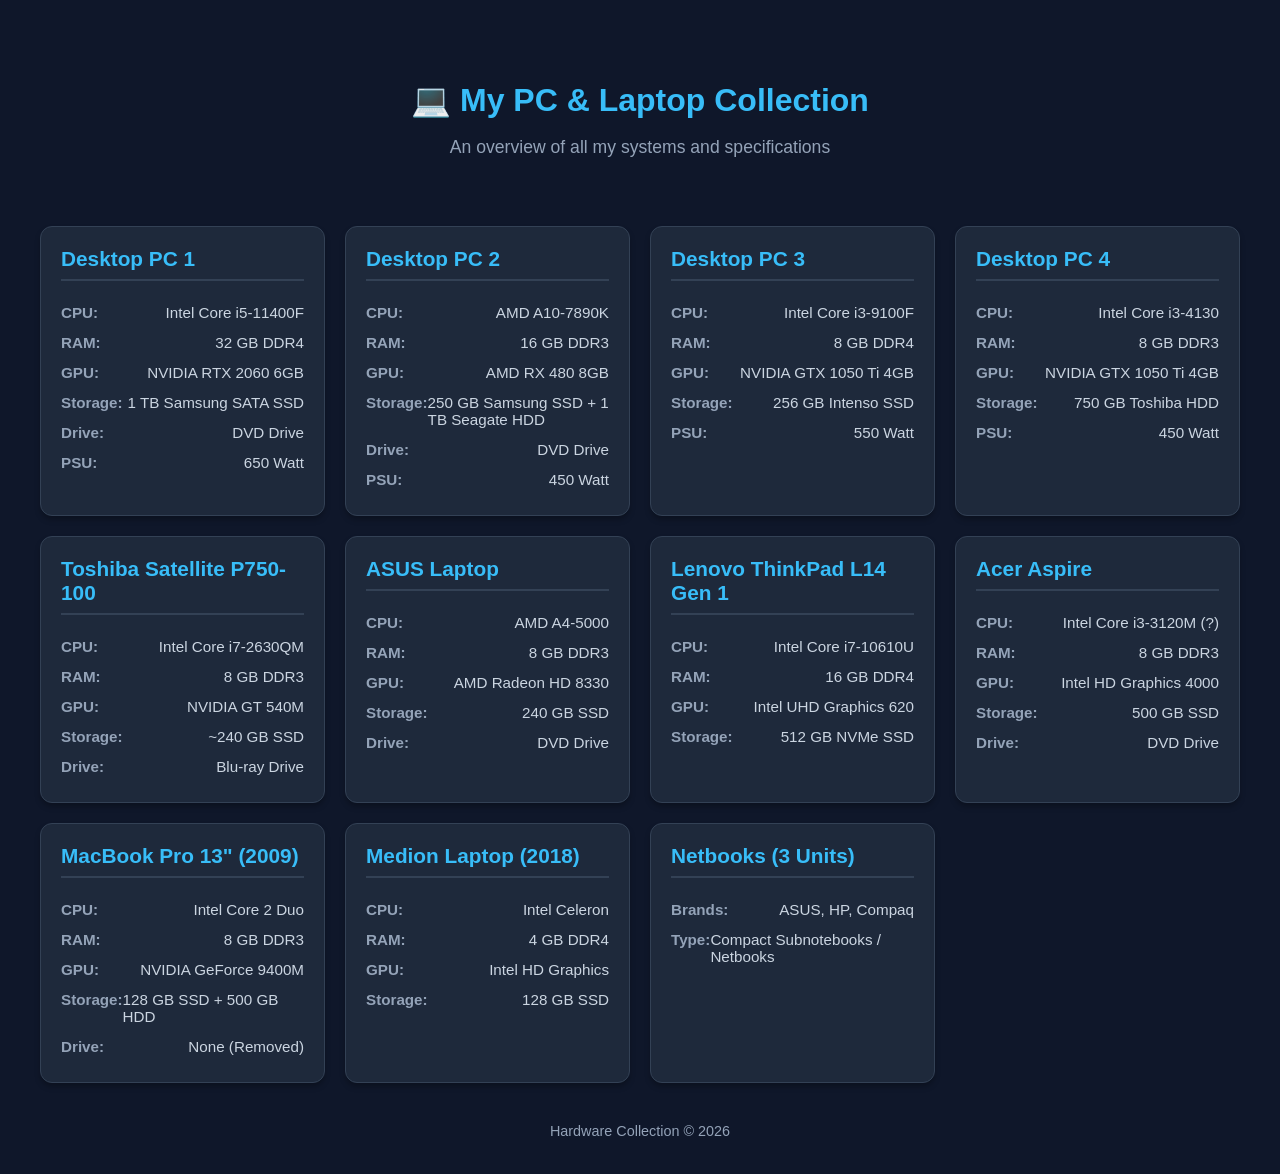
==== index.html @ 76e98b93 "Rename test.html to index.html" ====
<!DOCTYPE html>
<html lang="en">
<head>
    <meta charset="UTF-8">
    <meta name="viewport" content="width=device-width, initial-scale=1.0">
    <title>My Hardware Collection</title>
    <style>
        :root {
            --bg-color: #0f172a;
            --card-bg: #1e293b;
            --accent: #38bdf8;
            --text: #f8fafc;
            --text-muted: #94a3b8;
        }

        body {
            font-family: 'Segoe UI', Tahoma, Geneva, Verdana, sans-serif;
            background-color: var(--bg-color);
            color: var(--text);
            margin: 0;
            padding: 20px;
        }

        header {
            text-align: center;
            padding: 40px 0 20px;
        }

        h1 {
            color: var(--accent);
            margin-bottom: 8px;
        }

        p.subtitle {
            color: var(--text-muted);
            font-size: 1.1rem;
        }

        .grid {
            display: grid;
            grid-template-columns: repeat(auto-fit, minmax(280px, 1fr));
            gap: 20px;
            max-width: 1200px;
            margin: 30px auto;
        }

        .card {
            background-color: var(--card-bg);
            border-radius: 12px;
            padding: 20px;
            box-shadow: 0 4px 6px -1px rgba(0, 0, 0, 0.3);
            border: 1px solid #334155;
        }

        .card h2 {
            margin-top: 0;
            font-size: 1.3rem;
            color: var(--accent);
            border-bottom: 2px solid #334155;
            padding-bottom: 8px;
        }

        .card ul {
            list-style: none;
            padding: 0;
            margin: 0;
        }

        .card li {
            padding: 6px 0;
            color: #cbd5e1;
            font-size: 0.95rem;
            display: flex;
            justify-content: space-between;
            border-bottom: 1px solid #1e293b;
        }

        .card li span.label {
            color: var(--text-muted);
            font-weight: 600;
        }

        footer {
            text-align: center;
            margin-top: 40px;
            color: var(--text-muted);
            font-size: 0.9rem;
        }
    </style>
</head>
<body>

    <header>
        <h1>💻 My PC & Laptop Collection</h1>
        <p class="subtitle">An overview of all my systems and specifications</p>
    </header>

    <div class="grid">

        <!-- PC 1 -->
        <div class="card">
            <h2>Desktop PC 1</h2>
            <ul>
                <li><span class="label">CPU:</span> Intel Core i5-11400F</li>
                <li><span class="label">RAM:</span> 32 GB DDR4</li>
                <li><span class="label">GPU:</span> NVIDIA RTX 2060 6GB</li>
                <li><span class="label">Storage:</span> 1 TB Samsung SATA SSD</li>
                <li><span class="label">Drive:</span> DVD Drive</li>
                <li><span class="label">PSU:</span> 650 Watt</li>
            </ul>
        </div>

        <!-- PC 2 -->
        <div class="card">
            <h2>Desktop PC 2</h2>
            <ul>
                <li><span class="label">CPU:</span> AMD A10-7890K</li>
                <li><span class="label">RAM:</span> 16 GB DDR3</li>
                <li><span class="label">GPU:</span> AMD RX 480 8GB</li>
                <li><span class="label">Storage:</span> 250 GB Samsung SSD + 1 TB Seagate HDD</li>
                <li><span class="label">Drive:</span> DVD Drive</li>
                <li><span class="label">PSU:</span> 450 Watt</li>
            </ul>
        </div>

        <!-- PC 3 -->
        <div class="card">
            <h2>Desktop PC 3</h2>
            <ul>
                <li><span class="label">CPU:</span> Intel Core i3-9100F</li>
                <li><span class="label">RAM:</span> 8 GB DDR4</li>
                <li><span class="label">GPU:</span> NVIDIA GTX 1050 Ti 4GB</li>
                <li><span class="label">Storage:</span> 256 GB Intenso SSD</li>
                <li><span class="label">PSU:</span> 550 Watt</li>
            </ul>
        </div>

        <!-- PC 4 -->
        <div class="card">
            <h2>Desktop PC 4</h2>
            <ul>
                <li><span class="label">CPU:</span> Intel Core i3-4130</li>
                <li><span class="label">RAM:</span> 8 GB DDR3</li>
                <li><span class="label">GPU:</span> NVIDIA GTX 1050 Ti 4GB</li>
                <li><span class="label">Storage:</span> 750 GB Toshiba HDD</li>
                <li><span class="label">PSU:</span> 450 Watt</li>
            </ul>
        </div>

        <!-- Toshiba Laptop -->
        <div class="card">
            <h2>Toshiba Satellite P750-100</h2>
            <ul>
                <li><span class="label">CPU:</span> Intel Core i7-2630QM</li>
                <li><span class="label">RAM:</span> 8 GB DDR3</li>
                <li><span class="label">GPU:</span> NVIDIA GT 540M</li>
                <li><span class="label">Storage:</span> ~240 GB SSD</li>
                <li><span class="label">Drive:</span> Blu-ray Drive</li>
            </ul>
        </div>

        <!-- Asus Laptop -->
        <div class="card">
            <h2>ASUS Laptop</h2>
            <ul>
                <li><span class="label">CPU:</span> AMD A4-5000</li>
                <li><span class="label">RAM:</span> 8 GB DDR3</li>
                <li><span class="label">GPU:</span> AMD Radeon HD 8330</li>
                <li><span class="label">Storage:</span> 240 GB SSD</li>
                <li><span class="label">Drive:</span> DVD Drive</li>
            </ul>
        </div>

        <!-- ThinkPad L14 -->
        <div class="card">
            <h2>Lenovo ThinkPad L14 Gen 1</h2>
            <ul>
                <li><span class="label">CPU:</span> Intel Core i7-10610U</li>
                <li><span class="label">RAM:</span> 16 GB DDR4</li>
                <li><span class="label">GPU:</span> Intel UHD Graphics 620</li>
                <li><span class="label">Storage:</span> 512 GB NVMe SSD</li>
            </ul>
        </div>

        <!-- Acer Aspire -->
        <div class="card">
            <h2>Acer Aspire</h2>
            <ul>
                <li><span class="label">CPU:</span> Intel Core i3-3120M (?)</li>
                <li><span class="label">RAM:</span> 8 GB DDR3</li>
                <li><span class="label">GPU:</span> Intel HD Graphics 4000</li>
                <li><span class="label">Storage:</span> 500 GB SSD</li>
                <li><span class="label">Drive:</span> DVD Drive</li>
            </ul>
        </div>

        <!-- MacBook Pro 2009 -->
        <div class="card">
            <h2>MacBook Pro 13" (2009)</h2>
            <ul>
                <li><span class="label">CPU:</span> Intel Core 2 Duo</li>
                <li><span class="label">RAM:</span> 8 GB DDR3</li>
                <li><span class="label">GPU:</span> NVIDIA GeForce 9400M</li>
                <li><span class="label">Storage:</span> 128 GB SSD + 500 GB HDD</li>
                <li><span class="label">Drive:</span> None (Removed)</li>
            </ul>
        </div>

        <!-- Medion 2018 -->
        <div class="card">
            <h2>Medion Laptop (2018)</h2>
            <ul>
                <li><span class="label">CPU:</span> Intel Celeron</li>
                <li><span class="label">RAM:</span> 4 GB DDR4</li>
                <li><span class="label">GPU:</span> Intel HD Graphics</li>
                <li><span class="label">Storage:</span> 128 GB SSD</li>
            </ul>
        </div>

        <!-- Netbooks -->
        <div class="card">
            <h2>Netbooks (3 Units)</h2>
            <ul>
                <li><span class="label">Brands:</span> ASUS, HP, Compaq</li>
                <li><span class="label">Type:</span> Compact Subnotebooks / Netbooks</li>
            </ul>
        </div>

    </div>

    <footer>
        <p>Hardware Collection © 2026</p>
    </footer>

</body>
</html>
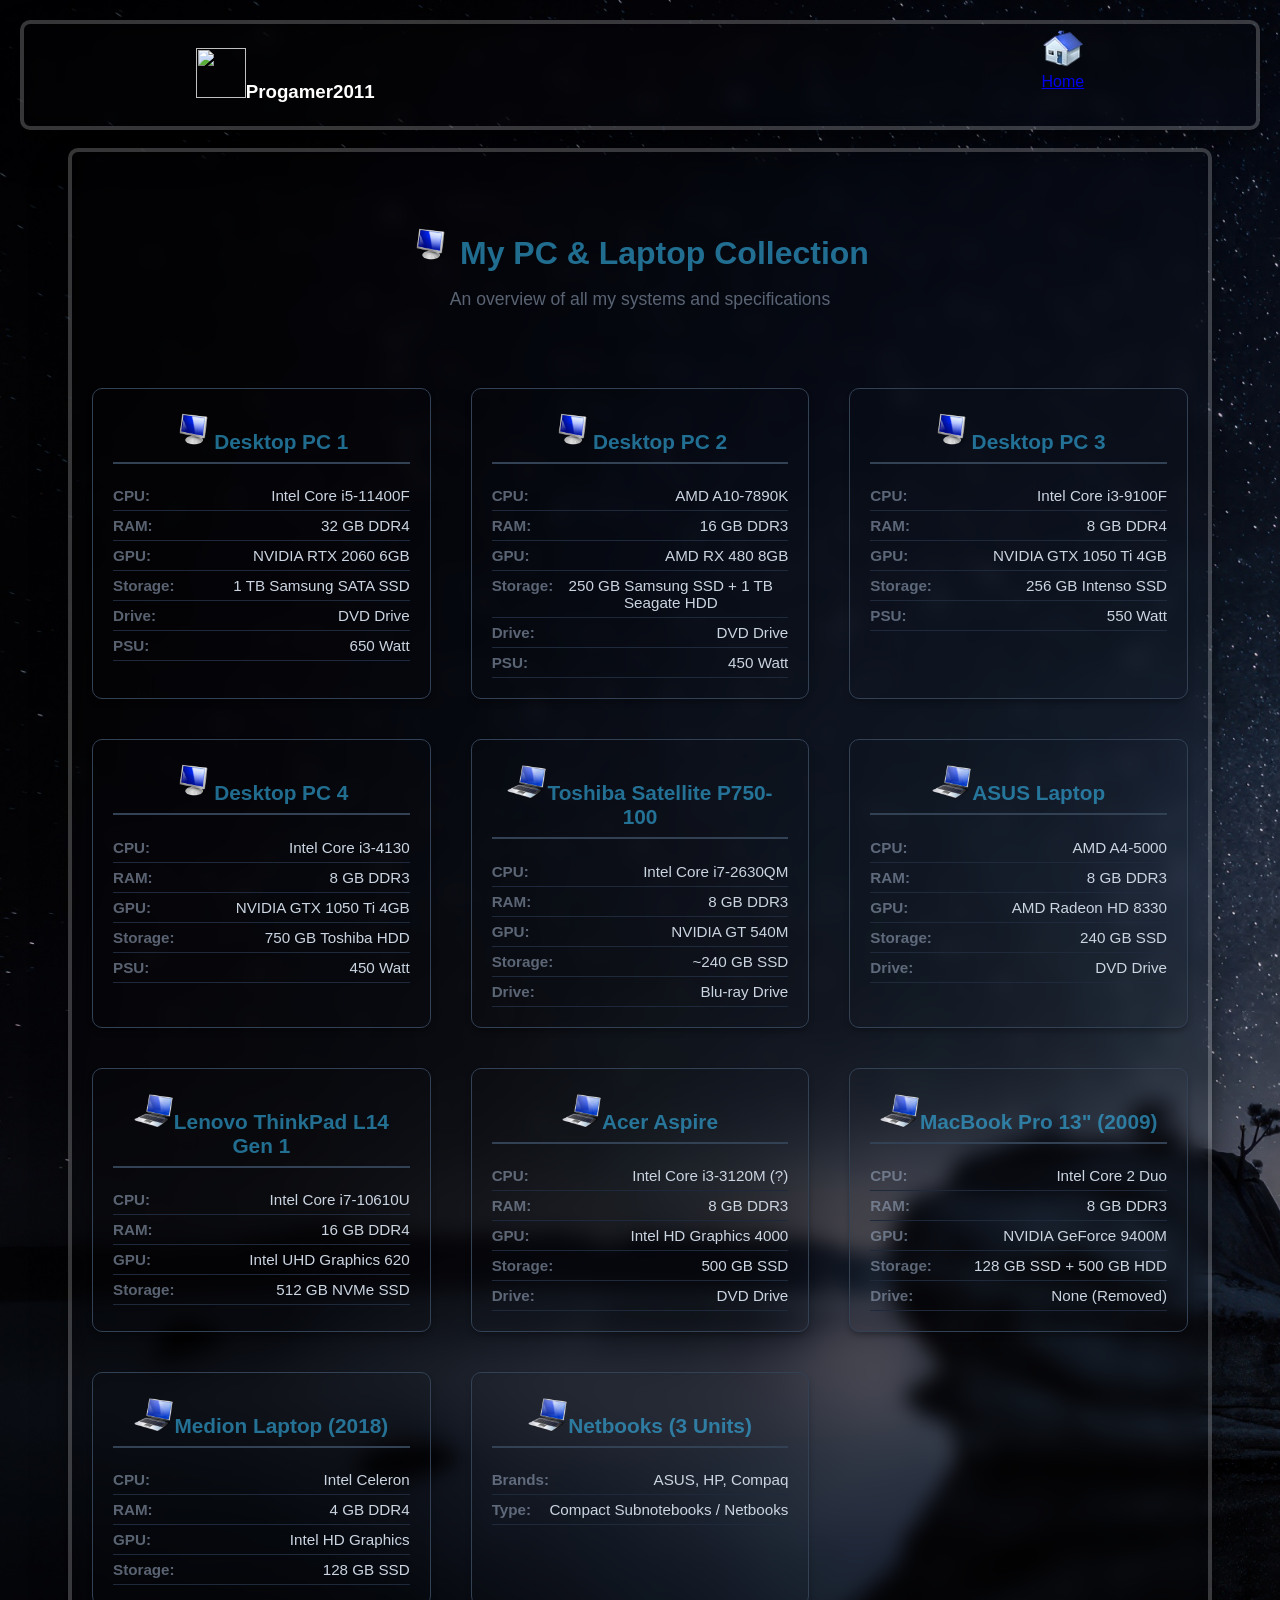
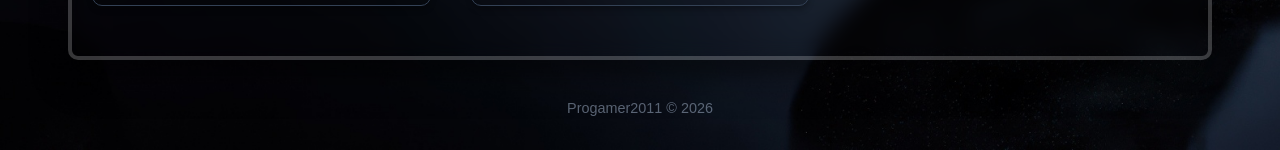
==== commit 15982158: "remake of website by wie" ====
--- a/index.html
+++ b/index.html
@@ -4,94 +4,20 @@
     <meta charset="UTF-8">
     <meta name="viewport" content="width=device-width, initial-scale=1.0">
     <title>My Hardware Collection</title>
-    <style>
-        :root {
-            --bg-color: #0f172a;
-            --card-bg: #1e293b;
-            --accent: #38bdf8;
-            --text: #f8fafc;
-            --text-muted: #94a3b8;
-        }
-
-        body {
-            font-family: 'Segoe UI', Tahoma, Geneva, Verdana, sans-serif;
-            background-color: var(--bg-color);
-            color: var(--text);
-            margin: 0;
-            padding: 20px;
-        }
-
-        header {
-            text-align: center;
-            padding: 40px 0 20px;
-        }
-
-        h1 {
-            color: var(--accent);
-            margin-bottom: 8px;
-        }
-
-        p.subtitle {
-            color: var(--text-muted);
-            font-size: 1.1rem;
-        }
-
-        .grid {
-            display: grid;
-            grid-template-columns: repeat(auto-fit, minmax(280px, 1fr));
-            gap: 20px;
-            max-width: 1200px;
-            margin: 30px auto;
-        }
-
-        .card {
-            background-color: var(--card-bg);
-            border-radius: 12px;
-            padding: 20px;
-            box-shadow: 0 4px 6px -1px rgba(0, 0, 0, 0.3);
-            border: 1px solid #334155;
-        }
-
-        .card h2 {
-            margin-top: 0;
-            font-size: 1.3rem;
-            color: var(--accent);
-            border-bottom: 2px solid #334155;
-            padding-bottom: 8px;
-        }
-
-        .card ul {
-            list-style: none;
-            padding: 0;
-            margin: 0;
-        }
-
-        .card li {
-            padding: 6px 0;
-            color: #cbd5e1;
-            font-size: 0.95rem;
-            display: flex;
-            justify-content: space-between;
-            border-bottom: 1px solid #1e293b;
-        }
-
-        .card li span.label {
-            color: var(--text-muted);
-            font-weight: 600;
-        }
-
-        footer {
-            text-align: center;
-            margin-top: 40px;
-            color: var(--text-muted);
-            font-size: 0.9rem;
-        }
-    </style>
+    <link rel="stylesheet" href="style.css">
+    <link rel="icon" type="image/webp" href="icon/favicon.png">
 </head>
 <body>
-
+     <nav>
+        <h3><img src="icon/favicon.pngq" height="50px" width="50px">Progamer2011</h3>
+        <br>
+        <a href="#"><img src="icon/home.webp" height="40px" width="40px"><br>Home</a>
+        
+        
+    </nav> <br>
+    <div class="container">
     <header>
-        <h1>💻 My PC & Laptop Collection</h1>
+        <h1><img src="icon/comp.webp" height="40px" width="40px"> My PC & Laptop Collection</h1>
         <p class="subtitle">An overview of all my systems and specifications</p>
     </header>
 
@@ -99,7 +25,7 @@
 
         <!-- PC 1 -->
         <div class="card">
-            <h2>Desktop PC 1</h2>
+            <h2><img src="icon/comp.webp" height="40px" width="40px">Desktop PC 1</h2>
             <ul>
                 <li><span class="label">CPU:</span> Intel Core i5-11400F</li>
                 <li><span class="label">RAM:</span> 32 GB DDR4</li>
@@ -112,7 +38,7 @@
 
         <!-- PC 2 -->
         <div class="card">
-            <h2>Desktop PC 2</h2>
+            <h2><img src="icon/comp.webp" height="40px" width="40px">Desktop PC 2</h2>
             <ul>
                 <li><span class="label">CPU:</span> AMD A10-7890K</li>
                 <li><span class="label">RAM:</span> 16 GB DDR3</li>
@@ -125,7 +51,7 @@
 
         <!-- PC 3 -->
         <div class="card">
-            <h2>Desktop PC 3</h2>
+            <h2><img src="icon/comp.webp" height="40px" width="40px">Desktop PC 3</h2>
             <ul>
                 <li><span class="label">CPU:</span> Intel Core i3-9100F</li>
                 <li><span class="label">RAM:</span> 8 GB DDR4</li>
@@ -137,7 +63,7 @@
 
         <!-- PC 4 -->
         <div class="card">
-            <h2>Desktop PC 4</h2>
+            <h2><img src="icon/comp.webp" height="40px" width="40px">Desktop PC 4</h2>
             <ul>
                 <li><span class="label">CPU:</span> Intel Core i3-4130</li>
                 <li><span class="label">RAM:</span> 8 GB DDR3</li>
@@ -149,7 +75,7 @@
 
         <!-- Toshiba Laptop -->
         <div class="card">
-            <h2>Toshiba Satellite P750-100</h2>
+            <h2><img src="icon/lap.webp" height="40px" width="40px">Toshiba Satellite P750-100</h2>
             <ul>
                 <li><span class="label">CPU:</span> Intel Core i7-2630QM</li>
                 <li><span class="label">RAM:</span> 8 GB DDR3</li>
@@ -161,7 +87,7 @@
 
         <!-- Asus Laptop -->
         <div class="card">
-            <h2>ASUS Laptop</h2>
+            <h2><img src="icon/lap.webp" height="40px" width="40px">ASUS Laptop</h2>
             <ul>
                 <li><span class="label">CPU:</span> AMD A4-5000</li>
                 <li><span class="label">RAM:</span> 8 GB DDR3</li>
@@ -173,7 +99,7 @@
 
         <!-- ThinkPad L14 -->
         <div class="card">
-            <h2>Lenovo ThinkPad L14 Gen 1</h2>
+            <h2><img src="icon/lap.webp" height="40px" width="40px">Lenovo ThinkPad L14 Gen 1</h2>
             <ul>
                 <li><span class="label">CPU:</span> Intel Core i7-10610U</li>
                 <li><span class="label">RAM:</span> 16 GB DDR4</li>
@@ -184,7 +110,7 @@
 
         <!-- Acer Aspire -->
         <div class="card">
-            <h2>Acer Aspire</h2>
+            <h2><img src="icon/lap.webp" height="40px" width="40px">Acer Aspire</h2>
             <ul>
                 <li><span class="label">CPU:</span> Intel Core i3-3120M (?)</li>
                 <li><span class="label">RAM:</span> 8 GB DDR3</li>
@@ -196,7 +122,7 @@
 
         <!-- MacBook Pro 2009 -->
         <div class="card">
-            <h2>MacBook Pro 13" (2009)</h2>
+            <h2><img src="icon/lap.webp" height="40px" width="40px">MacBook Pro 13" (2009)</h2>
             <ul>
                 <li><span class="label">CPU:</span> Intel Core 2 Duo</li>
                 <li><span class="label">RAM:</span> 8 GB DDR3</li>
@@ -208,7 +134,7 @@
 
         <!-- Medion 2018 -->
         <div class="card">
-            <h2>Medion Laptop (2018)</h2>
+            <h2><img src="icon/lap.webp" height="40px" width="40px">Medion Laptop (2018)</h2>
             <ul>
                 <li><span class="label">CPU:</span> Intel Celeron</li>
                 <li><span class="label">RAM:</span> 4 GB DDR4</li>
@@ -219,7 +145,7 @@
 
         <!-- Netbooks -->
         <div class="card">
-            <h2>Netbooks (3 Units)</h2>
+            <h2><img src="icon/lap.webp" height="40px" width="40px">Netbooks (3 Units)</h2>
             <ul>
                 <li><span class="label">Brands:</span> ASUS, HP, Compaq</li>
                 <li><span class="label">Type:</span> Compact Subnotebooks / Netbooks</li>
@@ -227,9 +153,11 @@
         </div>
 
     </div>
+    
+    </div>
 
     <footer>
-        <p>Hardware Collection © 2026</p>
+        <p>Progamer2011 © 2026</p>
     </footer>
 
 </body>
--- a/style.css
+++ b/style.css
@@ -0,0 +1,112 @@
+    :root {
+            --bg-color: #0f172a;
+            --card-bg: #1e293b;
+            --accent: #38bff88f;
+            --text: #f8fafc9f;
+            --text-muted: #94a3b898;
+        }
+nav {
+    box-shadow: rgba(0, 0, 0, 0.3) 0px 19px 38px, rgba(0, 0, 0, 0.22) 0px 15px 12px;
+    backdrop-filter: blur(10px);
+    border-radius: 10px;
+    color: rgb(255, 255, 255);
+    display: flex;
+    justify-content: space-around;
+    padding: 5px;
+     border: 4px solid rgba(255, 255, 255, 0.212);
+}
+ 
+        body {
+            font-family: 'Segoe UI', Tahoma, Geneva, Verdana, sans-serif;
+            background-color: var(--bg-color);
+            color: var(--text);
+            margin: 0;
+            padding: 20px;
+            background-image: url(background.jpg);
+            background-size: cover;
+            text-align: center;
+    justify-content: center ;
+    background-size: cover;
+    font-family: Arial, sans-serif;
+        }
+
+        .container {
+    box-shadow: rgba(0, 0, 0, 0.3) 0px 19px 38px, rgba(0, 0, 0, 0.22) 0px 15px 12px;
+    border-radius: 10px;
+    backdrop-filter: blur(10px);
+    background-size: cover;
+    margin: auto;
+    width: 90%;
+    padding: 10px;
+    border: 4px solid rgba(255, 255, 255, 0.212);
+}
+        header {
+            text-align: center;
+            padding: 40px 0 20px;
+        }
+
+        h1 {
+            color: var(--accent);
+            margin-bottom: 8px;
+        }
+
+        p.subtitle {
+            color: var(--text-muted);
+            font-size: 1.1rem;
+        }
+
+        .grid {
+            display: grid;
+            grid-template-columns: repeat(auto-fit, minmax(280px, 1fr));
+            gap: 20px;
+            max-width: 1200px;
+            margin: 30px auto;
+        }
+
+        .card {
+            border-radius: 12px;
+                margin: 10px;
+    text-align: center;
+border-radius: 10px;
+ box-shadow: rgba(0, 0, 0, 0.3) 0px 19px 38px, rgba(0, 0, 0, 0.22) 0px 15px 12px;
+    backdrop-filter: blur(10px);
+border: 4px solid rgba(255, 255, 255, 0.212);
+            padding: 20px;
+            box-shadow: 0 4px 6px -1px rgba(0, 0, 0, 0.3);
+            border: 1px solid #334155;
+        }
+
+        .card h2 {
+            margin-top: 0;
+            font-size: 1.3rem;
+            color: var(--accent);
+            border-bottom: 2px solid #334155;
+            padding-bottom: 8px;
+        }
+
+        .card ul {
+            list-style: none;
+            padding: 0;
+            margin: 0;
+        }
+
+        .card li {
+            padding: 6px 0;
+            color: #cbd5e1;
+            font-size: 0.95rem;
+            display: flex;
+            justify-content: space-between;
+            border-bottom: 1px solid #1e293b;
+        }
+
+        .card li span.label {
+            color: var(--text-muted);
+            font-weight: 600;
+        }
+
+        footer {
+            text-align: center;
+            margin-top: 40px;
+            color: var(--text-muted);
+            font-size: 0.9rem;
+        }
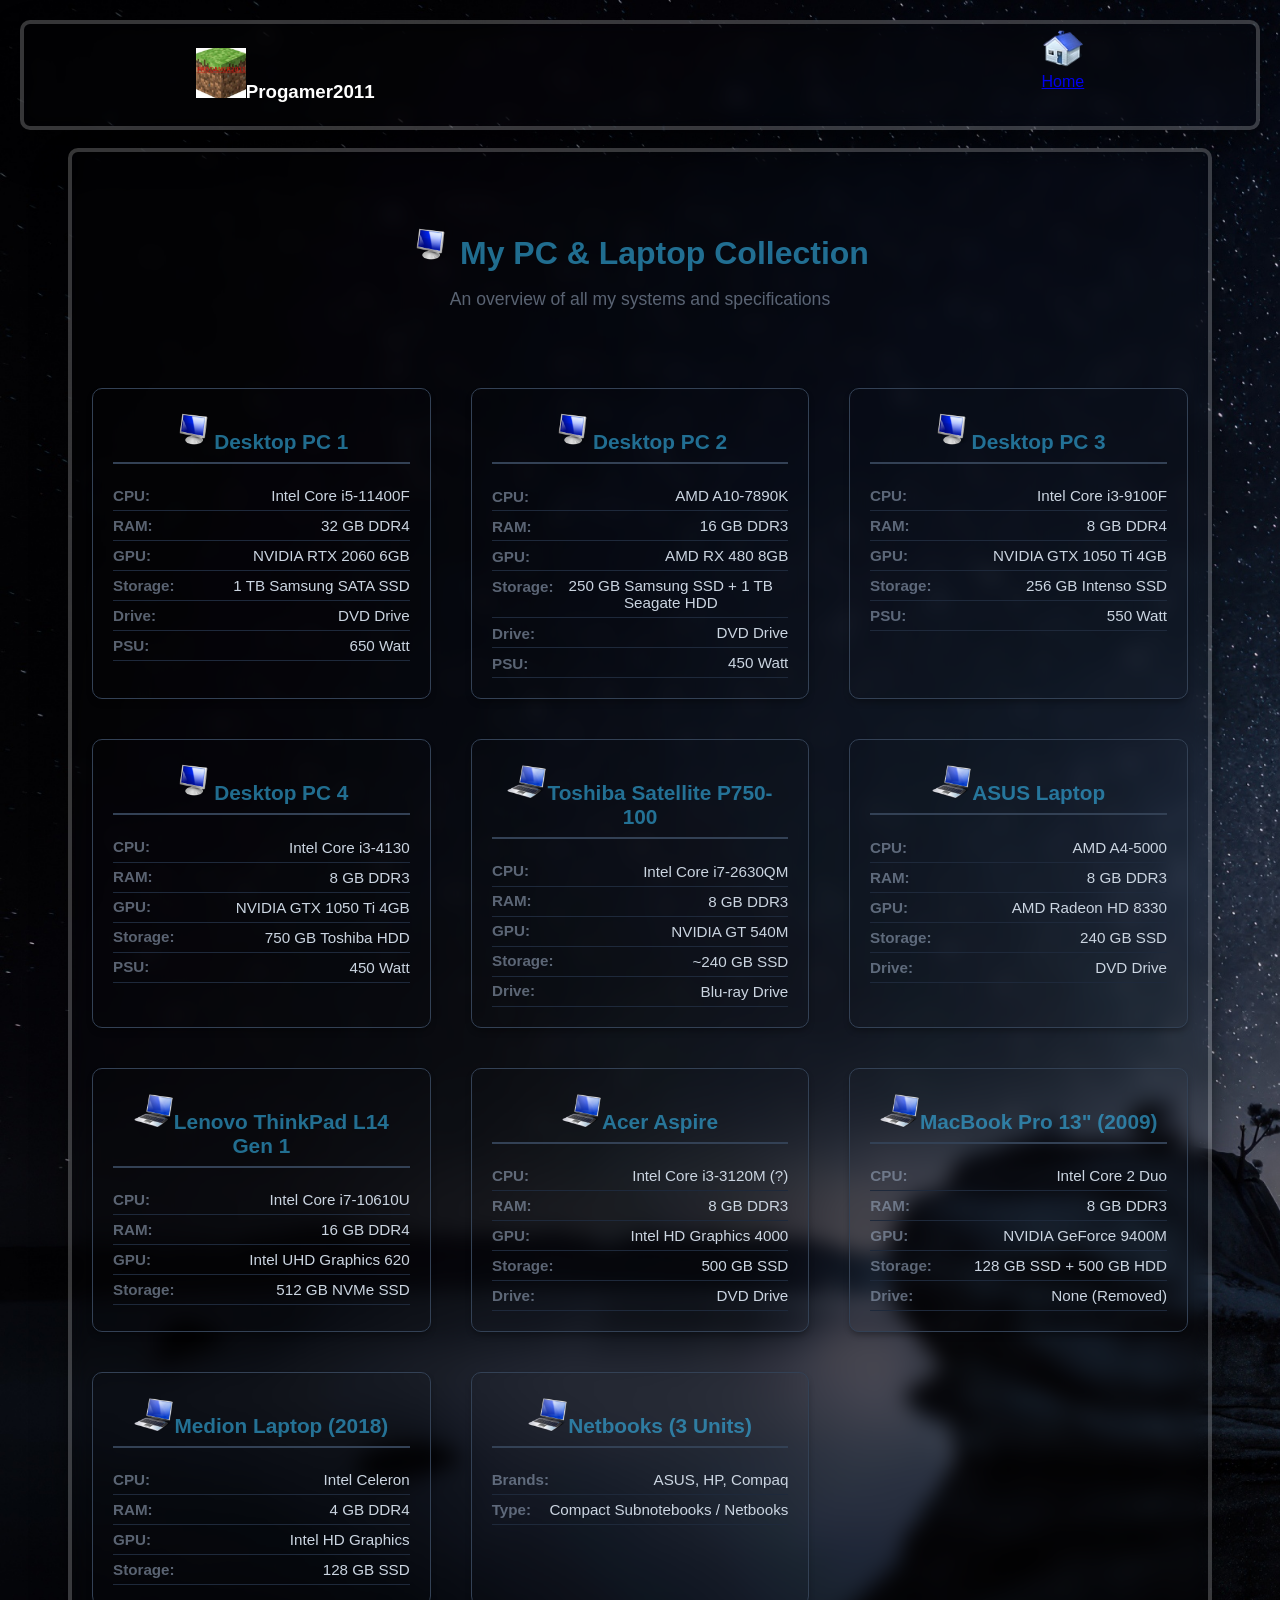
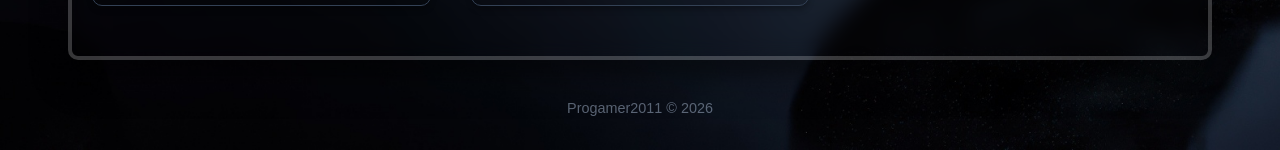
==== commit b5d08f3b: "." ====
--- a/index.html
+++ b/index.html
@@ -9,7 +9,7 @@
 </head>
 <body>
      <nav>
-        <h3><img src="icon/favicon.pngq" height="50px" width="50px">Progamer2011</h3>
+        <h3><img src="icon/c4.webp" height="50px" width="50px">Progamer2011</h3>
         <br>
         <a href="#"><img src="icon/home.webp" height="40px" width="40px"><br>Home</a>
         
